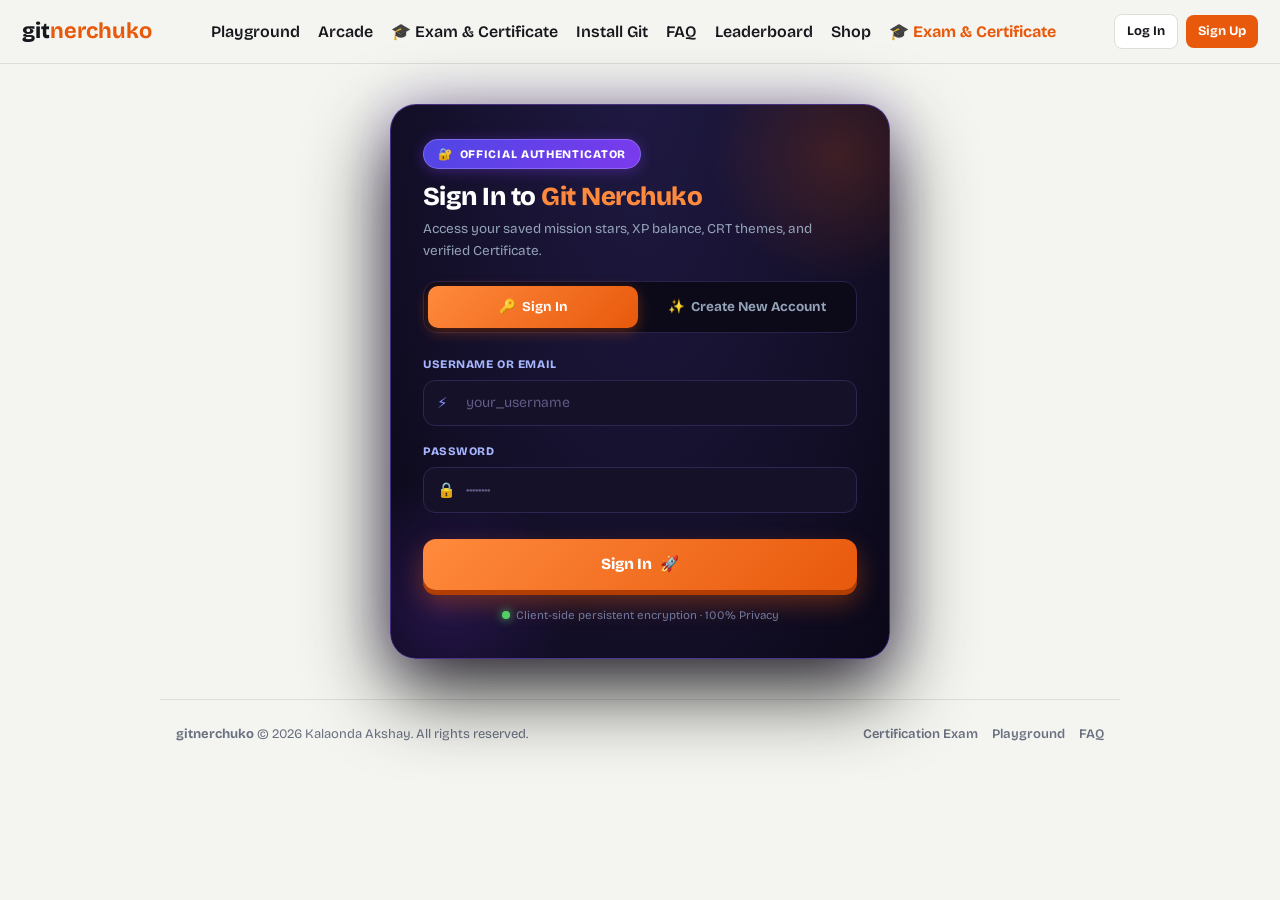
==== login.html @ 3586a8b4 "feat: complete Git Nerchuko platform with 3D UI, 15-Q Certification Exam, and auth" ====
<!DOCTYPE html>
<html lang="en">
<head>
  <meta charset="utf-8">
  <meta name="viewport" content="width=device-width, initial-scale=1">
  <title>Sign In / Register – Git Nerchuko</title>
  <link rel="stylesheet" href="style.css">
  <script src="sound.js"></script>
  <script src="shared.js"></script>
  <script src="auth.js"></script>
</head>
<body>
  <nav>
    <a class="logo" href="index.html">git<b>nerchuko</b></a>
    <a href="play.html">Playground</a>
    <a href="arcade.html">Arcade</a>
    <a href="quiz.html">🎓 Exam &amp; Certificate</a>
    <a href="install.html">Install Git</a>
    <a href="faq.html">FAQ</a>
    <a href="leaderboard.html">Leaderboard</a>
    <a href="shop.html">Shop</a>
  </nav>

  <main style="max-width:540px;margin:40px auto;padding:0 20px">
    <div class="auth-modal-card tilt-card" style="margin:0 auto">
      <div style="display:flex;justify-content:space-between;align-items:center;margin-bottom:14px;position:relative;z-index:2">
        <div class="auth-badge-pill">
          <span>🔐</span> OFFICIAL AUTHENTICATOR
        </div>
      </div>

      <div style="position:relative;z-index:2">
        <h1 id="page-auth-title" style="font-size:26px;font-weight:800;letter-spacing:-0.02em;margin:0 0 6px;color:#fff">
          Sign In to <span style="color:#ff8a3d">Git Nerchuko</span>
        </h1>
        <p id="page-auth-subtitle" style="color:#94a3b8;font-size:13.5px;margin:0 0 20px">
          Access your saved mission stars, XP balance, CRT themes, and verified Certificate.
        </p>
      </div>

      <!-- Segmented Control Switcher -->
      <div class="auth-segmented-switch" style="position:relative;z-index:2">
        <button id="page-tab-login" class="auth-seg-btn active">
          <span>🔑</span> Sign In
        </button>
        <button id="page-tab-reg" class="auth-seg-btn">
          <span>✨</span> Create New Account
        </button>
      </div>

      <!-- Upfront Certificate Warning -->
      <div id="page-cert-warning" class="auth-cert-card" style="display:none;position:relative;z-index:2">
        <div class="auth-cert-icon">🎓</div>
        <div class="auth-cert-text">
          <strong>Official Certificate Accreditation Notice:</strong><br>
          Please provide your real <strong>Full Legal Name</strong> below. This exact name will be permanently engraved on your official <strong>Git Nerchuko Certification of Competence</strong> after passing the 15-question exam!
        </div>
      </div>

      <div id="page-auth-error" style="display:none;background:rgba(239,68,68,0.15);border:1.5px solid #ef4444;color:#fca5a5;padding:10px 14px;border-radius:12px;font-size:13px;margin-bottom:16px;position:relative;z-index:2"></div>
      <div id="page-auth-success" style="display:none;background:rgba(34,197,94,0.15);border:1.5px solid #22c55e;color:#86efac;padding:10px 14px;border-radius:12px;font-size:13.5px;margin-bottom:16px;position:relative;z-index:2"></div>

      <form id="page-auth-form" onsubmit="return false" style="position:relative;z-index:2">
        <!-- Full Name (Register mode) -->
        <div id="page-field-fullname" class="auth-field-wrap" style="display:none">
          <div class="auth-field-label">
            <span>Full Legal Name</span>
            <span class="req">★ Will appear on Certificate</span>
          </div>
          <div class="auth-input-container">
            <span class="auth-input-icon">👤</span>
            <input id="page-input-fullname" class="auth-input-el" type="text" placeholder="e.g. Kalaonda Akshay" autocomplete="name">
          </div>
        </div>

        <!-- Username / Identifier -->
        <div class="auth-field-wrap">
          <div class="auth-field-label">
            <span id="page-label-ident">Username or Email</span>
          </div>
          <div class="auth-input-container">
            <span class="auth-input-icon">⚡</span>
            <input id="page-input-ident" class="auth-input-el" type="text" placeholder="your_username" autocomplete="username">
          </div>
        </div>

        <!-- Email (Register mode) -->
        <div id="page-field-email" class="auth-field-wrap" style="display:none">
          <div class="auth-field-label">
            <span>Email Address</span>
          </div>
          <div class="auth-input-container">
            <span class="auth-input-icon">✉️</span>
            <input id="page-input-email" class="auth-input-el" type="email" placeholder="you@example.com" autocomplete="email">
          </div>
        </div>

        <!-- Password -->
        <div class="auth-field-wrap" style="margin-bottom:20px">
          <div class="auth-field-label">
            <span>Password</span>
          </div>
          <div class="auth-input-container">
            <span class="auth-input-icon">🔒</span>
            <input id="page-input-pass" class="auth-input-el" type="password" placeholder="••••••••" autocomplete="current-password">
          </div>
        </div>

        <button id="page-btn-submit" class="auth-submit-btn">
          <span>Sign In</span> 🚀
        </button>

        <div style="margin-top:16px;text-align:center;font-size:11.5px;color:#71789c;display:flex;align-items:center;justify-content:center;gap:6px">
          <span class="pulse-dot"></span>
          <span>Client-side persistent encryption · 100% Privacy</span>
        </div>
      </form>
    </div>
  </main>

  <footer style="max-width:960px;margin:40px auto 20px;padding:24px 16px;border-top:1px solid var(--ln);color:var(--mut);font-size:13px;display:flex;justify-content:space-between;align-items:center;flex-wrap:wrap;gap:12px">
    <div><b>gitnerchuko</b> © 2026 Kalaonda Akshay. All rights reserved.</div>
    <div style="display:flex;gap:14px;font-weight:600">
      <a href="quiz.html" style="color:inherit;text-decoration:none">Certification Exam</a>
      <a href="play.html" style="color:inherit;text-decoration:none">Playground</a>
      <a href="faq.html" style="color:inherit;text-decoration:none">FAQ</a>
    </div>
  </footer>

  <script>
    let isReg = false;

    function setPageMode(reg) {
      isReg = reg;
      const title = document.getElementById("page-auth-title");
      const warning = document.getElementById("page-cert-warning");
      const fieldFull = document.getElementById("page-field-fullname");
      const fieldEmail = document.getElementById("page-field-email");
      const labelIdent = document.getElementById("page-label-ident");
      const btnSubmit = document.getElementById("page-btn-submit");
      const tabLogin = document.getElementById("page-tab-login");
      const tabReg = document.getElementById("page-tab-reg");
      const err = document.getElementById("page-auth-error");
      const succ = document.getElementById("page-auth-success");

      err.style.display = "none";
      succ.style.display = "none";

      if (isReg) {
        title.innerHTML = 'Create <span style="color:#ff8a3d">Git Nerchuko</span> Account';
        warning.style.display = "flex";
        fieldFull.style.display = "block";
        fieldEmail.style.display = "block";
        labelIdent.textContent = "Choose Username";
        btnSubmit.innerHTML = '<span>Register &amp; Bind Certificate Name</span> 🎓';
        btnSubmit.className = "auth-submit-btn green";
        tabLogin.className = "auth-seg-btn";
        tabReg.className = "auth-seg-btn active";
      } else {
        title.innerHTML = 'Sign In to <span style="color:#ff8a3d">Git Nerchuko</span>';
        warning.style.display = "none";
        fieldFull.style.display = "none";
        fieldEmail.style.display = "none";
        labelIdent.textContent = "Username or Email";
        btnSubmit.innerHTML = '<span>Sign In</span> 🚀';
        btnSubmit.className = "auth-submit-btn";
        tabLogin.className = "auth-seg-btn active";
        tabReg.className = "auth-seg-btn";
      }
    }

    document.getElementById("page-tab-login").onclick = () => setPageMode(false);
    document.getElementById("page-tab-reg").onclick = () => setPageMode(true);

    document.getElementById("page-btn-submit").onclick = () => {
      const err = document.getElementById("page-auth-error");
      const succ = document.getElementById("page-auth-success");
      err.style.display = "none";
      succ.style.display = "none";

      if (isReg) {
        const fullName = document.getElementById("page-input-fullname").value;
        const username = document.getElementById("page-input-ident").value;
        const email = document.getElementById("page-input-email").value;
        const pass = document.getElementById("page-input-pass").value;

        const res = window.GNAuth.register(fullName, username, email, pass);
        if (res.success) {
          if (window.playGQSound) window.playGQSound("win");
          succ.innerHTML = `<strong>Account created successfully!</strong> Welcome, ${res.user.fullName}. Redirecting...`;
          succ.style.display = "block";
          setTimeout(() => {
            const redirect = new URLSearchParams(location.search).get("redirect") || "quiz.html";
            location.href = redirect;
          }, 1200);
        } else {
          if (window.playGQSound) window.playGQSound("error");
          err.textContent = res.message;
          err.style.display = "block";
        }
      } else {
        const ident = document.getElementById("page-input-ident").value;
        const pass = document.getElementById("page-input-pass").value;

        const res = window.GNAuth.login(ident, pass);
        if (res.success) {
          if (window.playGQSound) window.playGQSound("success");
          succ.innerHTML = `<strong>Signed in successfully!</strong> Welcome back, ${res.user.fullName}. Redirecting...`;
          succ.style.display = "block";
          setTimeout(() => {
            const redirect = new URLSearchParams(location.search).get("redirect") || "quiz.html";
            location.href = redirect;
          }, 1000);
        } else {
          if (window.playGQSound) window.playGQSound("error");
          err.textContent = res.message;
          err.style.display = "block";
        }
      }
    };

    // If already logged in, show status
    if (window.GNAuth.isAuthenticated()) {
      const u = window.GNAuth.getUser();
      document.getElementById("page-auth-success").innerHTML = `You are currently logged in as <strong>${u.fullName}</strong> (@${u.username}). <a href="quiz.html" style="color:inherit;text-decoration:underline">Take Certification Exam</a> or <a href="javascript:window.GNAuth.logout()" style="color:inherit;text-decoration:underline">Sign Out</a>.`;
      document.getElementById("page-auth-success").style.display = "block";
    }
  </script>
</body>
</html>
---- style.css ----
@import url('https://fonts.googleapis.com/css2?family=Bricolage+Grotesque:wght@500;700;800&family=JetBrains+Mono:wght@400;600&display=swap');

:root{
  --bg:#f4f5f0;--pn:#fff;--ink:#16181d;--mut:#6a7080;--ln:#dcdfd6;--ac:#e8590c;--ok:#2b8a3e;--er:#c92a2a;
  --tm:#14171c;--tt:#d7dde8;--t-border:#2a2f39;--t-prompt:#8ce99a;--t-chip:#1a1e25;--t-chip-txt:#b8c0cf;--t-glow:none;
}
@media(prefers-color-scheme:dark){
  :root:not([data-theme="light"]){
    --bg:#101216;--pn:#181b21;--ink:#e9ecf2;--mut:#8b93a5;--ln:#2a2f39;--ac:#ff8a3d;--ok:#51cf66;--er:#ff6b6b;
  }
}
:root[data-theme="dark"]{
  --bg:#101216;--pn:#181b21;--ink:#e9ecf2;--mut:#8b93a5;--ln:#2a2f39;--ac:#ff8a3d;--ok:#51cf66;--er:#ff6b6b;
}
:root[data-theme="light"]{
  --bg:#f4f5f0;--pn:#fff;--ink:#16181d;--mut:#6a7080;--ln:#dcdfd6;--ac:#e8590c;--ok:#2b8a3e;--er:#c92a2a;
}

/* Terminal themes applied across all pages */
:root, :root[data-term-theme="default"]{
  --tm:#14171c;--tt:#d7dde8;--t-border:#2a2f39;--t-prompt:#8ce99a;--t-chip:#1a1e25;--t-chip-txt:#b8c0cf;--t-glow:none;
}
:root[data-term-theme="dark"]{
  --tm:#08090c;--tt:#f0f3f8;--t-border:#242933;--t-prompt:#60a5fa;--t-chip:#131720;--t-chip-txt:#d1d5db;--t-glow:none;
}
:root[data-term-theme="matrix"]{
  --tm:#040d06;--tt:#00ff66;--t-border:#0e4018;--t-prompt:#00ff66;--t-chip:#08210d;--t-chip-txt:#4ade80;--t-glow:0 0 10px rgba(0,255,102,0.25);
}
:root[data-term-theme="golden"]{
  --tm:#130e04;--tt:#ffc83b;--t-border:#3d2c08;--t-prompt:#ffb703;--t-chip:#241a05;--t-chip-txt:#fde68a;--t-glow:0 0 10px rgba(255,200,59,0.25);
}

*{box-sizing:border-box}
body{margin:0;background:var(--bg);color:var(--ink);font:16px/1.6 "Bricolage Grotesque",system-ui,sans-serif}
nav{display:flex;gap:18px;align-items:center;padding:14px 22px;border-bottom:1px solid var(--ln);flex-wrap:wrap}
nav a{color:var(--ink);text-decoration:none;font-weight:600}
nav a:hover, nav a.active{color:var(--ac)}
nav .logo{font-weight:800;font-size:22px;margin-right:auto}
nav b{color:var(--ac)}
main{max-width:860px;margin:0 auto;padding:36px 22px}
h1{font-size:44px;line-height:1.1;letter-spacing:-.02em;margin:0 0 12px}
button{font:inherit;cursor:pointer;color:inherit}
.btn{display:inline-block;background:var(--ac);color:#fff;border:0;border-radius:8px;padding:10px 18px;font:inherit;font-weight:700;text-decoration:none;cursor:pointer;transition:all .15s}
.btn:hover{opacity:.9}
.btn:disabled{opacity:.4;cursor:not-allowed}
.btn.outline{background:var(--pn);color:var(--ink);border:1px solid var(--ln)}
.btn.outline:hover{border-color:var(--ac)}
.btn.sm{padding:6px 12px;font-size:13px}
.card{background:var(--pn);border:1px solid var(--ln);border-radius:12px;padding:16px 18px;margin:12px 0}
code,input{font-family:"JetBrains Mono",ui-monospace,monospace}
input{width:100%;padding:10px;border:1px solid var(--ln);border-radius:8px;background:var(--pn);color:var(--ink);font-size:16px}
input:focus-visible,button:focus-visible{outline:2px solid var(--ac);outline-offset:2px}
table{width:100%;border-collapse:collapse}
td,th{text-align:left;padding:8px;border-bottom:1px solid var(--ln)}
.badge{display:inline-block;padding:2px 8px;border-radius:99px;font-size:12px;font-weight:700;background:var(--ln);color:var(--ink)}
.badge.ok{background:color-mix(in srgb,var(--ok) 20%,transparent);color:var(--ok)}
.badge.ac{background:color-mix(in srgb,var(--ac) 20%,transparent);color:var(--ac)}
.grid-2{display:grid;grid-template-columns:repeat(auto-fit,minmax(260px,1fr));gap:16px}

/* 3D Button and depth effects */
.btn-3d {
  display: inline-flex;
  align-items: center;
  justify-content: center;
  gap: 8px;
  background: #84cc16;
  color: #142a0a;
  border: 0;
  border-radius: 12px;
  padding: 12px 26px;
  font-weight: 800;
  font-size: 15px;
  cursor: pointer;
  box-shadow: 0 5px 0 #4d7c0f, 0 10px 20px rgba(132, 204, 22, 0.35);
  transition: transform 0.1s ease, box-shadow 0.1s ease, background 0.15s ease;
  transform: translateY(0);
  text-decoration: none;
}
.btn-3d:hover {
  background: #9ae624;
  transform: translateY(-2px);
  box-shadow: 0 7px 0 #4d7c0f, 0 14px 26px rgba(132, 204, 22, 0.45);
}
.btn-3d:active {
  transform: translateY(4px);
  box-shadow: 0 1px 0 #4d7c0f, 0 4px 10px rgba(132, 204, 22, 0.2);
}

.btn-3d.orange {
  background: #ff8a3d;
  color: #fff;
  box-shadow: 0 5px 0 #d9480f, 0 10px 20px rgba(255, 138, 61, 0.35);
}
.btn-3d.orange:hover {
  background: #ffa94d;
  box-shadow: 0 7px 0 #d9480f, 0 14px 26px rgba(255, 138, 61, 0.45);
}
.btn-3d.orange:active {
  transform: translateY(4px);
  box-shadow: 0 1px 0 #d9480f;
}

/* Modal Overlay & Card Container matching user reference */
.gq-modal-overlay {
  position: fixed;
  inset: 0;
  background: rgba(8, 6, 18, 0.86);
  backdrop-filter: blur(16px);
  -webkit-backdrop-filter: blur(16px);
  display: flex;
  align-items: center;
  justify-content: center;
  z-index: 9999;
  padding: 16px;
  animation: modalFadeIn 0.25s cubic-bezier(0.16, 1, 0.3, 1);
}

@keyframes modalFadeIn {
  from { opacity: 0; transform: scale(0.96); }
  to { opacity: 1; transform: scale(1); }
}

.gq-modal {
  background: radial-gradient(ellipse at 50% 0%, #231b48 0%, #130f28 100%);
  color: #e9ecf8;
  border: 2px solid #372b64;
  border-radius: 26px;
  max-width: 920px;
  width: 100%;
  padding: 30px 34px;
  box-shadow: 0 30px 80px rgba(0, 0, 0, 0.8), 0 0 50px rgba(112, 72, 232, 0.2);
  position: relative;
  overflow: hidden;
  perspective: 1000px;
}

.gq-modal::before {
  content: "";
  position: absolute;
  top: -120px;
  right: -120px;
  width: 340px;
  height: 340px;
  background: radial-gradient(circle, rgba(132, 204, 22, 0.1) 0%, transparent 70%);
  pointer-events: none;
}

.gq-modal-badge {
  display: inline-flex;
  align-items: center;
  gap: 6px;
  background: #5b21b6;
  color: #f5f3ff;
  border: 1px solid #7c3aed;
  font-size: 12px;
  font-weight: 700;
  padding: 5px 14px;
  border-radius: 99px;
  margin-bottom: 12px;
  box-shadow: 0 2px 12px rgba(124, 58, 237, 0.35);
}

.gq-modal-title {
  font-size: 26px;
  font-weight: 800;
  letter-spacing: -0.01em;
  margin: 0 0 8px;
  color: #fff;
  display: flex;
  align-items: center;
  gap: 10px;
}

.gq-modal-sub {
  color: #a49fc4;
  font-size: 14.5px;
  margin: 0 0 24px;
  line-height: 1.5;
  max-width: 720px;
}

/* 3-card difficulty grid */
.gq-diff-grid {
  display: grid;
  grid-template-columns: repeat(3, 1fr);
  gap: 16px;
  margin-bottom: 24px;
}
@media (max-width: 780px) {
  .gq-diff-grid { grid-template-columns: 1fr; }
}

.gq-diff-card {
  background: #1b1733;
  border: 2px solid #2d2452;
  border-radius: 18px;
  padding: 22px 18px;
  cursor: pointer;
  position: relative;
  display: flex;
  flex-direction: column;
  justify-content: space-between;
  transition: transform 0.2s cubic-bezier(0.16, 1, 0.3, 1), border-color 0.2s, box-shadow 0.2s, background 0.2s;
  transform-style: preserve-3d;
}

.gq-diff-card:hover {
  transform: translateY(-4px) scale(1.015);
  border-color: #4b3d7a;
  background: #221d3f;
  box-shadow: 0 14px 32px rgba(0, 0, 0, 0.45);
}

.gq-diff-card.selected {
  background: #201b3d;
  border-color: #84cc16;
  box-shadow: 0 0 0 1.5px #84cc16, 0 12px 35px rgba(132, 204, 22, 0.3);
  transform: translateY(-3px);
}
.gq-diff-card[data-level="advanced"].selected {
  border-color: #84cc16;
  box-shadow: 0 0 0 1.5px #84cc16, 0 12px 35px rgba(132, 204, 22, 0.3);
}
.gq-diff-card[data-level="pro"].selected {
  border-color: #84cc16;
  box-shadow: 0 0 0 1.5px #84cc16, 0 12px 35px rgba(132, 204, 22, 0.3);
}

.gq-diff-header {
  display: flex;
  justify-content: space-between;
  align-items: center;
  margin-bottom: 12px;
}

.gq-diff-icon {
  font-size: 28px;
  filter: drop-shadow(0 4px 8px rgba(0,0,0,0.3));
}

.gq-diff-radio {
  width: 24px;
  height: 24px;
  border-radius: 50%;
  border: 2px solid #4a3e75;
  display: grid;
  place-items: center;
  font-size: 13px;
  font-weight: 800;
  color: #fff;
  transition: all 0.2s;
}

.gq-diff-card.selected .gq-diff-radio {
  background: #84cc16;
  border-color: #84cc16;
  color: #142a0a;
}

.gq-diff-title {
  font-size: 20px;
  font-weight: 800;
  margin: 0 0 4px;
  color: #fff;
}

.gq-diff-desc {
  font-size: 13px;
  color: #9d98be;
  margin: 0 0 16px;
}

.gq-diff-topics-label {
  font-size: 11px;
  text-transform: uppercase;
  letter-spacing: 0.05em;
  color: #7d779f;
  font-weight: 700;
  margin-bottom: 8px;
}

.gq-diff-pills {
  display: flex;
  flex-direction: column;
  gap: 6px;
  margin-bottom: 18px;
}

.gq-diff-pill {
  background: #252044;
  color: #c9c4e4;
  font-size: 12px;
  font-weight: 600;
  padding: 5px 12px;
  border-radius: 8px;
  border: 1px solid #362e5e;
  display: inline-block;
  white-space: nowrap;
  overflow: hidden;
  text-overflow: ellipsis;
}

.gq-diff-footer {
  border-top: 1px solid #2d2650;
  padding-top: 12px;
  display: flex;
  justify-content: space-between;
  align-items: center;
  font-size: 13px;
  color: #9c97bc;
}
.gq-diff-footer b {
  color: #facc15;
  font-weight: 800;
}

/* 3D Ticker Tape at bottom matching user screenshot */
.gq-ticker-wrap {
  width: 100%;
  overflow: hidden;
  background: #84cc16;
  border-top: 3px solid #65a30d;
  border-bottom: 3px solid #65a30d;
  color: #142a0a;
  padding: 10px 0;
  font: 800 13.5px "JetBrains Mono", monospace;
  letter-spacing: 0.08em;
  position: relative;
  user-select: none;
  box-shadow: 0 0 25px rgba(132, 204, 22, 0.35);
}
.gq-ticker-move {
  display: inline-flex;
  white-space: nowrap;
  animation: gqTicker 28s linear infinite;
}
@keyframes gqTicker {
  0% { transform: translate3d(0, 0, 0); }
  100% { transform: translate3d(-50%, 0, 0); }
}

/* Tilt interaction */
.tilt-card {
  transition: transform 0.15s ease-out;
  transform-style: preserve-3d;
  will-change: transform;
}

/* Landing Page Peak Enhancements */
.gradient-text {
  background: linear-gradient(135deg, var(--ink) 20%, var(--ac) 90%);
  -webkit-background-clip: text;
  -webkit-text-fill-color: transparent;
}

.hero-grid {
  display: grid;
  grid-template-columns: 1.15fr 0.85fr;
  gap: 36px;
  align-items: center;
  padding: 40px 0 60px;
}
@media (max-width: 960px) {
  .hero-grid { grid-template-columns: 1fr; padding: 24px 0 40px; }
}

.hero-window {
  background: #121420;
  border: 1.5px solid #282c44;
  border-radius: 18px;
  overflow: hidden;
  box-shadow: 0 25px 60px rgba(0,0,0,0.45), 0 0 30px rgba(232,89,12,0.12);
  transform: perspective(1000px) rotateY(-4deg) rotateX(2deg);
  transition: transform 0.25s ease, box-shadow 0.25s ease;
}
.hero-window:hover {
  transform: perspective(1000px) rotateY(0deg) rotateX(0deg) scale(1.01);
  box-shadow: 0 30px 70px rgba(0,0,0,0.55), 0 0 40px rgba(232,89,12,0.2);
}

.window-bar {
  background: #181b2a;
  border-bottom: 1px solid #282c44;
  padding: 10px 14px;
  display: flex;
  align-items: center;
  gap: 8px;
}
.window-dot { width: 10px; height: 10px; border-radius: 50%; display: inline-block; }
.dot-red { background: #ff5f56; }
.dot-yellow { background: #ffbd2e; }
.dot-green { background: #27c93f; }
.window-title { margin-left: auto; font: 600 11.5px "JetBrains Mono", monospace; color: #727a9c; }

.pulse-dot {
  width: 8px;
  height: 8px;
  border-radius: 50%;
  background: #51cf66;
  box-shadow: 0 0 10px #51cf66;
  display: inline-block;
  animation: pulseDot 1.8s infinite;
}
@keyframes pulseDot {
  0%, 100% { transform: scale(1); opacity: 1; }
  50% { transform: scale(1.3); opacity: 0.6; }
}

.bento-card {
  background: var(--pn);
  border: 1px solid var(--ln);
  border-radius: 16px;
  padding: 24px;
  position: relative;
  overflow: hidden;
  transition: transform 0.2s cubic-bezier(0.16, 1, 0.3, 1), box-shadow 0.2s, border-color 0.2s;
}
.bento-card:hover {
  transform: translateY(-4px);
  box-shadow: 0 16px 36px rgba(0,0,0,0.08);
  border-color: var(--ac);
}
@media (prefers-color-scheme: dark) {
  .bento-card:hover { box-shadow: 0 16px 36px rgba(0,0,0,0.4); }
}

.stat-pills {
  display: flex;
  gap: 12px;
  flex-wrap: wrap;
  margin-top: 24px;
}
.stat-pill {
  display: inline-flex;
  align-items: center;
  gap: 6px;
  background: var(--pn);
  border: 1px solid var(--ln);
  padding: 6px 14px;
  border-radius: 99px;
  font-size: 13px;
  font-weight: 700;
  color: var(--ink);
}

/* Roadmap timeline */
.roadmap-container {
  display: grid;
  grid-template-columns: repeat(4, 1fr);
  gap: 16px;
  position: relative;
  margin: 28px 0;
}
@media (max-width: 900px) {
  .roadmap-container { grid-template-columns: 1fr; }
}
.roadmap-step {
  background: var(--pn);
  border: 1px solid var(--ln);
  border-radius: 16px;
  padding: 22px 18px;
  position: relative;
  transition: all 0.2s cubic-bezier(0.16, 1, 0.3, 1);
  display: flex;
  flex-direction: column;
  justify-content: space-between;
}
.roadmap-step:hover {
  transform: translateY(-4px);
  border-color: var(--ac);
  box-shadow: 0 14px 30px rgba(0,0,0,0.08);
}
.roadmap-num {
  width: 34px;
  height: 34px;
  border-radius: 50%;
  background: color-mix(in srgb, var(--ac) 15%, transparent);
  color: var(--ac);
  font-weight: 800;
  display: grid;
  place-items: center;
  font-size: 14px;
  margin-bottom: 14px;
  border: 1px solid color-mix(in srgb, var(--ac) 30%, transparent);
}

/* Comparison Table */
.compare-table {
  width: 100%;
  border-collapse: separate;
  border-spacing: 0;
  border-radius: 16px;
  overflow: hidden;
  border: 1px solid var(--ln);
  background: var(--pn);
  font-size: 14.5px;
}
.compare-table th, .compare-table td {
  padding: 14px 18px;
  border-bottom: 1px solid var(--ln);
}
.compare-table th {
  background: color-mix(in srgb, var(--pn) 90%, var(--bg));
  font-weight: 700;
  text-align: left;
}
.compare-table th.highlight, .compare-table td.highlight {
  background: color-mix(in srgb, var(--ac) 8%, var(--pn));
  border-left: 2px solid var(--ac);
  border-right: 2px solid var(--ac);
  font-weight: 700;
}
.compare-table tr:last-child td {
  border-bottom: 0;
}

/* FAQ Accordion */
.faq-accordion {
  border: 1px solid var(--ln);
  border-radius: 14px;
  margin-bottom: 12px;
  background: var(--pn);
  overflow: hidden;
  transition: border-color 0.2s, box-shadow 0.2s;
}
.faq-accordion:hover {
  border-color: var(--ac);
}
.faq-header {
  padding: 18px 22px;
  display: flex;
  justify-content: space-between;
  align-items: center;
  cursor: pointer;
  font-weight: 700;
  font-size: 16px;
  user-select: none;
}
.faq-icon {
  font-size: 20px;
  font-weight: 300;
  transition: transform 0.25s cubic-bezier(0.16, 1, 0.3, 1);
  color: var(--mut);
}
.faq-accordion.open .faq-icon {
  transform: rotate(45deg);
  color: var(--ac);
}
.faq-body {
  max-height: 0;
  overflow: hidden;
  transition: max-height 0.3s cubic-bezier(0.16, 1, 0.3, 1), padding 0.3s ease;
  padding: 0 22px;
  color: var(--mut);
  font-size: 14.5px;
  line-height: 1.6;
}
.faq-accordion.open .faq-body {
  max-height: 250px;
  padding: 0 22px 20px;
}

/* Diff Box Preview */
.diff-box {
  background: #0d1117;
  color: #e6edf3;
  border-radius: 12px;
  border: 1px solid #30363d;
  font: 12.5px/1.6 "JetBrains Mono", monospace;
  overflow: hidden;
}
.diff-line-del {
  background: rgba(248, 81, 73, 0.16);
  color: #ff7b72;
  padding: 4px 14px;
  display: block;
}
.diff-line-add {
  background: rgba(46, 160, 67, 0.16);
  color: #3fb950;
  padding: 4px 14px;
  display: block;
}
.diff-line-ctx {
  color: #8b949e;
  padding: 4px 14px;
  display: block;
}
.diff-line-hdr {
  background: #161b22;
  color: #58a6ff;
  padding: 5px 14px;
  display: block;
  font-weight: 600;
  border-bottom: 1px solid #30363d;
}

/* Peak Modern Developer Footer */
.gq-footer-wrap {
  background: var(--pn);
  border-top: 1px solid var(--ln);
  margin-top: 60px;
}
.gq-footer {
  max-width: 1100px;
  margin: 0 auto;
  padding: 0 22px;
}
.footer-grid {
  display: grid;
  grid-template-columns: 1.4fr 1fr 1fr 1fr;
  gap: 40px;
  padding: 54px 0 36px;
}
@media (max-width: 860px) {
  .footer-grid { grid-template-columns: 1fr 1fr; gap: 30px; }
}
@media (max-width: 540px) {
  .footer-grid { grid-template-columns: 1fr; }
}
.footer-col h4 {
  margin: 0 0 16px;
  font-size: 13px;
  font-weight: 800;
  letter-spacing: 0.05em;
  text-transform: uppercase;
  color: var(--ink);
}
.footer-col ul {
  list-style: none;
  padding: 0;
  margin: 0;
  display: flex;
  flex-direction: column;
  gap: 11px;
}
.footer-col a {
  color: var(--mut);
  text-decoration: none;
  font-size: 13.5px;
  transition: color 0.15s ease, transform 0.15s ease;
  display: inline-flex;
  align-items: center;
  gap: 6px;
}
.footer-col a:hover {
  color: var(--ac);
  transform: translateX(4px);
}
.creator-badge {
  display: inline-flex;
  align-items: center;
  gap: 8px;
  padding: 8px 16px;
  border-radius: 99px;
  background: linear-gradient(135deg, rgba(232,89,12,0.12), rgba(132,204,22,0.12));
  border: 1.5px solid rgba(232,89,12,0.3);
  font-size: 13.5px;
  color: var(--ink);
  margin: 16px 0 18px;
  box-shadow: 0 4px 14px rgba(232,89,12,0.08);
  transition: transform 0.2s, box-shadow 0.2s;
}
.creator-badge:hover {
  transform: translateY(-2px);
  box-shadow: 0 8px 20px rgba(232,89,12,0.15);
  border-color: var(--ac);
}
.creator-badge strong {
  color: var(--ac);
  font-weight: 800;
}
.footer-bottom {
  display: flex;
  justify-content: space-between;
  align-items: center;
  flex-wrap: wrap;
  gap: 16px;
  padding: 24px 0 36px;
  border-top: 1px solid var(--ln);
  font-size: 13px;
  color: var(--mut);
}

/* Conflict Studio Interactive Widget */
.conflict-studio {
  background: #0f111a;
  border: 1.5px solid #282c44;
  border-radius: 18px;
  overflow: hidden;
  box-shadow: 0 20px 50px rgba(0,0,0,0.5);
  font: 13px/1.6 "JetBrains Mono", monospace;
  color: #d7dde8;
}
.conflict-bar {
  background: #181b2a;
  padding: 10px 16px;
  border-bottom: 1px solid #282c44;
  display: flex;
  align-items: center;
  justify-content: space-between;
  font-weight: 700;
  font-size: 12px;
}
.conflict-btn {
  background: #252a40;
  color: #a5b4fc;
  border: 1px solid #3d4468;
  border-radius: 6px;
  padding: 4px 10px;
  font-size: 11.5px;
  font-weight: 600;
  cursor: pointer;
  transition: all 0.15s;
}
.conflict-btn:hover {
  background: var(--ac);
  color: #fff;
  border-color: var(--ac);
}
.conflict-sec-head {
  background: rgba(30, 64, 175, 0.2);
  border-left: 3px solid #3b82f6;
  padding: 6px 14px;
  color: #93c5fd;
}
.conflict-sec-curr {
  background: rgba(59, 130, 246, 0.08);
  padding: 4px 14px;
  color: #bfdbfe;
}
.conflict-sec-div {
  background: rgba(100, 116, 139, 0.2);
  border-left: 3px solid #64748b;
  padding: 4px 14px;
  color: #94a3b8;
}
.conflict-sec-inc {
  background: rgba(34, 197, 94, 0.08);
  padding: 4px 14px;
  color: #bbf7d0;
}
.conflict-sec-foot {
  background: rgba(22, 101, 52, 0.2);
  border-left: 3px solid #22c55e;
  padding: 6px 14px;
  color: #86efac;
}

/* World-Class Cyber Authenticator Modal */
.auth-modal-card {
  background: radial-gradient(ellipse at 50% -10%, #201a44 0%, #120e26 70%, #0a0817 100%);
  color: #f1f5f9;
  border: 1.5px solid rgba(139, 92, 246, 0.45);
  border-radius: 26px;
  max-width: 520px;
  width: 100%;
  padding: 34px 32px;
  box-shadow: 0 30px 80px rgba(0, 0, 0, 0.85), 0 0 50px rgba(124, 58, 237, 0.25);
  position: relative;
  overflow: hidden;
  backdrop-filter: blur(20px);
}
.auth-modal-card::before {
  content: "";
  position: absolute;
  top: -80px;
  right: -80px;
  width: 260px;
  height: 260px;
  background: radial-gradient(circle, rgba(232, 89, 12, 0.2) 0%, transparent 70%);
  pointer-events: none;
}
.auth-modal-card::after {
  content: "";
  position: absolute;
  bottom: -80px;
  left: -80px;
  width: 260px;
  height: 260px;
  background: radial-gradient(circle, rgba(124, 58, 237, 0.2) 0%, transparent 70%);
  pointer-events: none;
}

.auth-badge-pill {
  display: inline-flex;
  align-items: center;
  gap: 7px;
  background: linear-gradient(135deg, #4f46e5, #7c3aed);
  border: 1px solid rgba(196, 181, 253, 0.35);
  color: #fff;
  font-size: 11.5px;
  font-weight: 800;
  letter-spacing: 0.06em;
  padding: 5px 14px;
  border-radius: 99px;
  box-shadow: 0 2px 14px rgba(124, 58, 237, 0.4);
}

.auth-close-btn {
  width: 32px;
  height: 32px;
  border-radius: 50%;
  background: rgba(255, 255, 255, 0.06);
  border: 1px solid rgba(255, 255, 255, 0.12);
  color: #94a3b8;
  display: grid;
  place-items: center;
  font-size: 20px;
  cursor: pointer;
  transition: all 0.2s ease;
  line-height: 1;
}
.auth-close-btn:hover {
  background: rgba(239, 68, 68, 0.2);
  border-color: #ef4444;
  color: #fca5a5;
  transform: rotate(90deg);
}

/* Segmented Control Switcher */
.auth-segmented-switch {
  display: flex;
  background: #0c0a19;
  border: 1.5px solid #292147;
  border-radius: 14px;
  padding: 4px;
  margin-bottom: 22px;
  gap: 4px;
}
.auth-seg-btn {
  flex: 1;
  padding: 10px 14px;
  border: 0;
  background: transparent;
  color: #94a3b8;
  font-weight: 700;
  font-size: 13.5px;
  border-radius: 10px;
  cursor: pointer;
  transition: all 0.2s cubic-bezier(0.16, 1, 0.3, 1);
  display: inline-flex;
  align-items: center;
  justify-content: center;
  gap: 6px;
}
.auth-seg-btn.active {
  background: linear-gradient(135deg, #ff8a3d, #e8590c);
  color: #fff;
  box-shadow: 0 4px 14px rgba(232, 89, 12, 0.35);
}

/* Certificate VIP Notice */
.auth-cert-card {
  background: linear-gradient(135deg, rgba(245, 158, 11, 0.12), rgba(217, 119, 6, 0.06));
  border: 1.5px solid rgba(245, 158, 11, 0.45);
  border-radius: 14px;
  padding: 13px 15px;
  margin-bottom: 20px;
  box-shadow: inset 0 1px 0 rgba(254, 240, 138, 0.2);
  display: flex;
  gap: 12px;
  align-items: flex-start;
}
.auth-cert-icon {
  font-size: 22px;
  flex: none;
  filter: drop-shadow(0 2px 6px rgba(245, 158, 11, 0.4));
}
.auth-cert-text {
  font-size: 12.5px;
  line-height: 1.5;
  color: #fef3c7;
}
.auth-cert-text strong {
  color: #fde047;
}

/* Modern Input with Left Icon */
.auth-field-wrap {
  margin-bottom: 16px;
  position: relative;
}
.auth-field-label {
  display: flex;
  justify-content: space-between;
  align-items: center;
  font-size: 11.5px;
  font-weight: 800;
  letter-spacing: 0.05em;
  text-transform: uppercase;
  color: #a5b4fc;
  margin-bottom: 7px;
}
.auth-field-label span.req {
  color: #f59e0b;
  font-size: 11px;
  text-transform: none;
  font-weight: 700;
}
.auth-input-container {
  position: relative;
  display: flex;
  align-items: center;
}
.auth-input-icon {
  position: absolute;
  left: 14px;
  font-size: 15px;
  color: #818cf8;
  pointer-events: none;
  display: flex;
  align-items: center;
}
.auth-input-el {
  width: 100%;
  background: #141128;
  border: 1.5px solid #2e2652;
  color: #fff;
  padding: 12px 14px 12px 42px;
  border-radius: 12px;
  font: 14px/1.4 "Bricolage Grotesque", system-ui, sans-serif;
  outline: 0;
  transition: all 0.2s ease;
}
.auth-input-el:focus {
  border-color: #ff8a3d;
  background: #191434;
  box-shadow: 0 0 0 3px rgba(255, 138, 61, 0.25), 0 0 20px rgba(232, 89, 12, 0.15);
}
.auth-input-el::placeholder {
  color: #615a85;
}

/* Vibrant Dual-Color 3D Action Button */
.auth-submit-btn {
  width: 100%;
  display: inline-flex;
  align-items: center;
  justify-content: center;
  gap: 8px;
  background: linear-gradient(135deg, #ff8a3d, #e8590c);
  color: #fff;
  border: 0;
  border-radius: 13px;
  padding: 13px 20px;
  font-size: 15.5px;
  font-weight: 800;
  cursor: pointer;
  box-shadow: 0 5px 0 #b33e04, 0 12px 26px rgba(232, 89, 12, 0.4);
  transition: all 0.12s cubic-bezier(0.16, 1, 0.3, 1);
  margin-top: 6px;
}
.auth-submit-btn:hover {
  background: linear-gradient(135deg, #ffa94d, #f76707);
  transform: translateY(-2px);
  box-shadow: 0 7px 0 #b33e04, 0 16px 30px rgba(232, 89, 12, 0.5);
}
.auth-submit-btn:active {
  transform: translateY(4px);
  box-shadow: 0 1px 0 #b33e04, 0 4px 10px rgba(232, 89, 12, 0.2);
}
.auth-submit-btn.green {
  background: linear-gradient(135deg, #10b981, #059669);
  box-shadow: 0 5px 0 #047857, 0 12px 26px rgba(16, 185, 129, 0.4);
}
.auth-submit-btn.green:hover {
  background: linear-gradient(135deg, #34d399, #10b981);
  box-shadow: 0 7px 0 #047857, 0 16px 30px rgba(16, 185, 129, 0.5);
}
.auth-submit-btn.green:active {
  transform: translateY(4px);
  box-shadow: 0 1px 0 #047857, 0 4px 10px rgba(16, 185, 129, 0.2);
}

/* Informative Git Architecture Diagram */
.arch-grid {
  display: grid;
  grid-template-columns: repeat(4, 1fr);
  gap: 16px;
  position: relative;
  margin: 32px 0;
}
@media (max-width: 900px) {
  .arch-grid { grid-template-columns: 1fr 1fr; }
}
@media (max-width: 520px) {
  .arch-grid { grid-template-columns: 1fr; }
}

.arch-card {
  background: var(--pn);
  border: 1.5px solid var(--ln);
  border-radius: 18px;
  padding: 24px 20px;
  position: relative;
  display: flex;
  flex-direction: column;
  justify-content: space-between;
  transition: all 0.25s cubic-bezier(0.16, 1, 0.3, 1);
}
.arch-card:hover {
  transform: translateY(-4px);
  border-color: var(--ac);
  box-shadow: 0 16px 36px rgba(0,0,0,0.08);
}
.arch-num {
  font: 800 12px "JetBrains Mono", monospace;
  color: var(--ac);
  background: color-mix(in srgb, var(--ac) 12%, var(--pn));
  border: 1px solid color-mix(in srgb, var(--ac) 30%, transparent);
  padding: 3px 10px;
  border-radius: 99px;
  display: inline-block;
  margin-bottom: 12px;
  width: fit-content;
}
.arch-card h3 {
  margin: 0 0 6px;
  font-size: 17px;
  font-weight: 800;
  color: var(--ink);
}
.arch-card p {
  color: var(--mut);
  font-size: 13.5px;
  line-height: 1.55;
  margin: 0 0 14px;
}
.arch-badge {
  font: 700 12px "JetBrains Mono", monospace;
  background: color-mix(in srgb, var(--ink) 6%, transparent);
  padding: 6px 10px;
  border-radius: 8px;
  color: var(--ink);
}

/* Interactive Decision Matrix */
.matrix-grid {
  display: grid;
  grid-template-columns: repeat(3, 1fr);
  gap: 18px;
  margin: 28px 0;
}
@media (max-width: 920px) {
  .matrix-grid { grid-template-columns: 1fr 1fr; }
}
@media (max-width: 600px) {
  .matrix-grid { grid-template-columns: 1fr; }
}

.matrix-card {
  background: var(--pn);
  border: 1.5px solid var(--ln);
  border-radius: 18px;
  padding: 22px 20px;
  display: flex;
  flex-direction: column;
  justify-content: space-between;
  transition: all 0.2s cubic-bezier(0.16, 1, 0.3, 1);
  cursor: pointer;
}
.matrix-card:hover {
  border-color: var(--ac);
  transform: translateY(-4px);
  box-shadow: 0 14px 32px rgba(0,0,0,0.08);
}
.matrix-tag {
  display: inline-flex;
  align-items: center;
  gap: 6px;
  font-size: 12px;
  font-weight: 800;
  padding: 3px 10px;
  border-radius: 99px;
  margin-bottom: 12px;
  width: fit-content;
}
.matrix-cmd {
  background: #0d1117;
  color: #38bdf8;
  font: 700 12.5px/1.5 "JetBrains Mono", monospace;
  padding: 8px 12px;
  border-radius: 10px;
  border: 1px solid #282e44;
  margin-top: 12px;
  white-space: pre-wrap;
  word-break: break-all;
}

/* Informative Glossary Grid */
.glossary-grid {
  display: grid;
  grid-template-columns: repeat(3, 1fr);
  gap: 16px;
  margin: 28px 0;
}
@media (max-width: 860px) {
  .glossary-grid { grid-template-columns: 1fr 1fr; }
}
@media (max-width: 520px) {
  .glossary-grid { grid-template-columns: 1fr; }
}

.glossary-card {
  background: var(--pn);
  border: 1px solid var(--ln);
  border-radius: 16px;
  padding: 20px 18px;
  transition: all 0.2s ease;
}
.glossary-card:hover {
  border-color: var(--ac);
  transform: translateY(-3px);
}
.glossary-term {
  font-weight: 800;
  font-size: 16px;
  color: var(--ink);
  margin-bottom: 6px;
  display: flex;
  align-items: center;
  gap: 8px;
}
.glossary-def {
  font-size: 13.5px;
  color: var(--mut);
  line-height: 1.55;
  margin: 0;
}
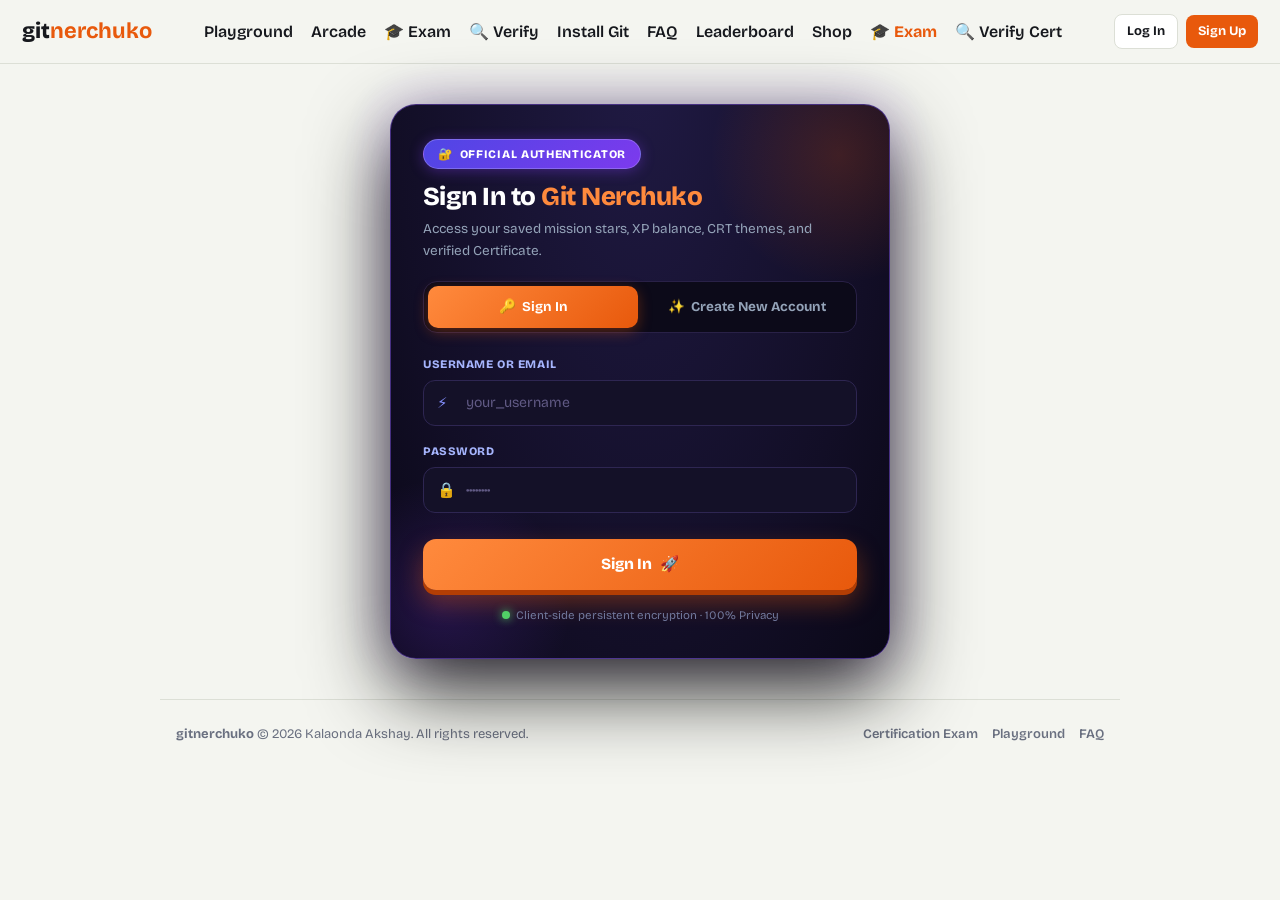
==== commit c35fb4d7: "feat: upgrade certificate with landscape diploma layout, dynamic QR code, and official verification " ====
--- a/login.html
+++ b/login.html
@@ -14,7 +14,8 @@
     <a class="logo" href="index.html">git<b>nerchuko</b></a>
     <a href="play.html">Playground</a>
     <a href="arcade.html">Arcade</a>
-    <a href="quiz.html">🎓 Exam &amp; Certificate</a>
+    <a href="quiz.html">🎓 Exam</a>
+    <a href="verify.html">🔍 Verify</a>
     <a href="install.html">Install Git</a>
     <a href="faq.html">FAQ</a>
     <a href="leaderboard.html">Leaderboard</a>
